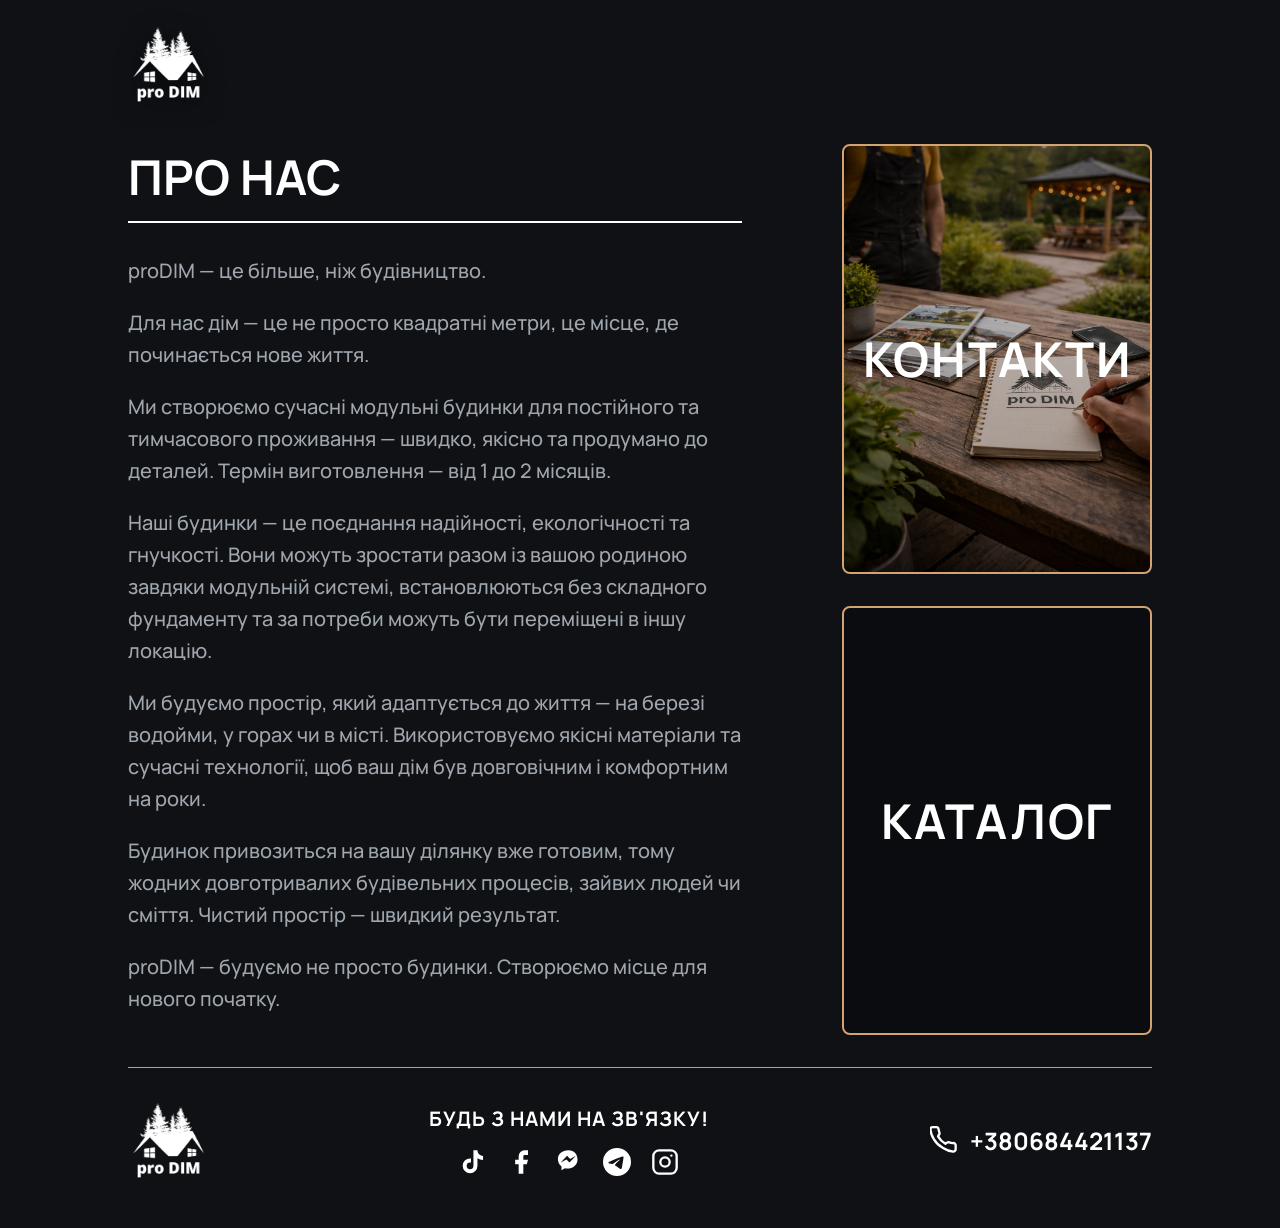
==== about.html @ d38a095b "first upload" ====
<!DOCTYPE html>
<html lang="uk">
<head>
  <meta charset="UTF-8">
  <meta name="viewport" content="width=device-width, initial-scale=1.0">
  <title>pro DIM — Про нас</title>
  <link rel="icon" href="logo.png" type="image/png">
  <link href="https://fonts.googleapis.com/css2?family=Manrope:wght@500;700&display=swap" rel="stylesheet">
  <link rel="stylesheet" href="about.css">
</head>
<body>
  <a href="index.html">
  <img src="logo.png" alt="pro DIM" class="logo">
  </a>

  <main>
    <article>
      <h1>ПРО НАС</h1>
      <p>proDIM — це більше, ніж будівництво.</p>
      <p>Для нас дім — це не просто квадратні метри, це місце, де починається нове життя.</p>
      <p>Ми створюємо сучасні модульні будинки для постійного та тимчасового проживання — швидко, якісно та продумано до деталей. Термін виготовлення — від 1 до 2 місяців.</p>
      <p>Наші будинки — це поєднання надійності, екологічності та гнучкості. Вони можуть зростати разом із вашою родиною завдяки модульній системі, встановлюються без складного фундаменту та за потреби можуть бути переміщені в іншу локацію.</p>
      <p>Ми будуємо простір, який адаптується до життя — на березі водойми, у горах чи в місті. Використовуємо якісні матеріали та сучасні технології, щоб ваш дім був довговічним і комфортним на роки.</p>
      <p>Будинок привозиться на вашу ділянку вже готовим, тому жодних довготривалих будівельних процесів, зайвих людей чи сміття. Чистий простір — швидкий результат.</p>
      <p>proDIM — будуємо не просто будинки. Створюємо місце для нового початку.</p>
    </article>

    <aside>
      <a href="contact.html" class="card" style="--bg:url('img/contact.png')">
        <span>КОНТАКТИ</span>
        <small>∧<br>Дізнатись більше</small>
      </a>
      <a href="catalog.html" class="card" style="--bg:url('img/catalog.png')">
        <span>КАТАЛОГ</span>
        <small>∧<br>Дізнатись більше</small>
      </a>
    </aside>
  </main>

  <footer>
    <hr>
    <div class="foot">
      <img src="logo.png" alt="pro DIM">
      <div class="socials">
        <strong>БУДЬ З НАМИ НА ЗВ'ЯЗКУ!</strong>
        <div class="icons">
          <a href="https://www.tiktok.com/@prodim_?_r=1&_t=ZS-94xQqrTevDO" aria-label="TikTok">
            <svg width="28" height="28" viewBox="0 0 24 24" fill="#fff"><path d="M19.59 6.69a4.83 4.83 0 01-3.77-4.25V2h-3.45v13.67a2.89 2.89 0 01-2.88 2.5 2.89 2.89 0 01-2.89-2.89 2.89 2.89 0 012.89-2.89c.28 0 .54.04.79.1V9.01a6.27 6.27 0 00-.79-.05 6.34 6.34 0 00-6.34 6.34 6.34 6.34 0 006.34 6.34 6.34 6.34 0 006.33-6.34V8.69a8.18 8.18 0 004.79 1.54V6.78a4.85 4.85 0 01-1.02-.09z"/></svg>
          </a>
          <a href="https://www.facebook.com/share/18eHg71dXW/" aria-label="Facebook">
            <svg width="28" height="28" viewBox="0 0 24 24" fill="#fff"><path d="M18 2h-3a5 5 0 00-5 5v3H7v4h3v8h4v-8h3l1-4h-4V7a1 1 0 011-1h3z"/></svg>
          </a>
          <a href="viber://chat?number=%2B380684421138" aria-label="Viber">
            <svg width="28" height="28" viewBox="0 0 24 24" fill="#fff"><path d="M11.4 2C6.27 2 2.5 5.28 2.5 9.64c0 2.44 1.15 4.64 3.04 6.09v3.27l2.97-1.63c.58.16 1.2.24 1.84.24h.05c5.13 0 8.9-3.28 8.9-7.64S16.53 2 11.4 2zm1 10.48l-2.55-2.72-4.98 2.72 5.48-5.82 2.61 2.72 4.91-2.72-5.47 5.82z"/></svg>
          </a>
          <a href="https://t.me/makarenko93yuliia" aria-label="Telegram">
            <svg width="28" height="28" viewBox="0 0 24 24" fill="#fff"><path d="M11.944 0A12 12 0 000 12a12 12 0 0012 12 12 12 0 0012-12A12 12 0 0012 0a12 12 0 00-.056 0zm4.962 7.224c.1-.002.321.023.465.14a.506.506 0 01.171.325c.016.093.036.306.02.472-.18 1.898-.96 6.502-1.36 8.627-.168.9-.499 1.201-.82 1.23-.696.065-1.225-.46-1.9-.902-1.056-.693-1.653-1.124-2.678-1.8-1.185-.78-.417-1.21.258-1.91.177-.184 3.247-2.977 3.307-3.23.007-.032.014-.15-.056-.212s-.174-.041-.249-.024c-.106.024-1.793 1.14-5.061 3.345-.48.33-.913.49-1.302.48-.428-.008-1.252-.241-1.865-.44-.752-.245-1.349-.374-1.297-.789.027-.216.325-.437.893-.663 3.498-1.524 5.83-2.529 6.998-3.014 3.332-1.386 4.025-1.627 4.476-1.635z"/></svg>
          </a>
          <a href="https://www.instagram.com/_prodim_?igsh=MWplN2h5b3N5bXp5aQ==" aria-label="Instagram">
            <svg width="28" height="28" viewBox="0 0 24 24" fill="none" stroke="#fff" stroke-width="2" stroke-linecap="round" stroke-linejoin="round"><rect x="2" y="2" width="20" height="20" rx="5" ry="5"/><circle cx="12" cy="12" r="4"/><circle cx="17.5" cy="6.5" r="1" fill="#fff" stroke="none"/></svg>
          </a>
        </div>
      </div>
      <div class="phone">
        <svg width="28" height="28" viewBox="0 0 24 24" fill="none" stroke="#fff" stroke-width="2" stroke-linecap="round" stroke-linejoin="round"><path d="M22 16.92v3a2 2 0 01-2.18 2 19.79 19.79 0 01-8.63-3.07A19.5 19.5 0 013.4 11.5 19.79 19.79 0 01.34 2.84 2 2 0 012.33 1h3a2 2 0 012 1.72c.127.96.361 1.903.7 2.81a2 2 0 01-.45 2.11L6.91 8.9a16 16 0 006.29 6.29l1.27-.77a2 2 0 012.11-.45c.907.339 1.85.573 2.81.7A2 2 0 0122 16.92z"/></svg>
        <strong><a href="tel:+380684421137" class="phone-n">+380684421137</a></strong>
      </div>
    </div>
  </footer>
</body>
</html>
---- about.css ----
*, *::before, *::after { box-sizing: border-box; margin: 0; padding: 0; }

body {
  background: #0F1115;
  font-family: 'Manrope', sans-serif;
  color: #A0A6AD;
  padding: 24px 128px 48px;
  position: relative;
}

.logo {
  position: absolute;
  top: 24px;
  left: 128px;
  height: 80px;
  filter: drop-shadow(0 4px 12px rgba(0,0,0,0.6));
}

main {
  display: flex;
  gap: 100px;
  margin-top: 120px;
}

article { flex: 0 0 60%; }

h1 {
  color: #fff;
  font-size: 48px;
  font-weight: 700;
  padding-bottom: 12px;
  border-bottom: 2px solid #fff;
  margin-bottom: 32px;
}

article p {
  font-size: 20px;
  font-weight: 500;
  line-height: 1.6;
  margin-bottom: 20px;
}

aside {
  flex: 1;
  display: flex;
  flex-direction: column;
  gap: 32px;
}

.card {
  flex: 1;
  min-height: 180px;
  border: 2px solid #D4A373;
  border-radius: 8px;
  background: var(--bg) center / cover no-repeat;
  overflow: hidden;
  position: relative;
  text-decoration: none;
  display: flex;
  align-items: center;
  justify-content: center;
}

.card::before {
  content: '';
  position: absolute;
  inset: 0;
  background: rgba(0,0,0,0.3);
  transition: background 0.3s ease;
}

.card span {
  color: #fff;
  font-size: 48px;
  font-weight: 700;
  letter-spacing: 0.04em;
  position: relative;
  z-index: 1;
  transition: transform 0.3s ease;
}

.card small {
  position: absolute;
  bottom: 48px;
  left: 50%;
  transform: translateX(-50%);
  color: #A0A6AD;
  font-size: 24px;
  font-weight: 500;
  white-space: nowrap;
  text-align: center;
  line-height: 1.4;
  opacity: 0;
  transition: opacity 0.3s ease;
  z-index: 2;
}

.card:hover::before { background: rgba(0,0,0,0.8); }
.card:hover span { transform: scale(0.8); }
.card:hover small { opacity: 1; }

footer { margin-top: 32px; }

hr {
  width: 1140px;
  max-width: 100%;
  margin: 0 auto 32px;
  border: none;
  border-top: 1px solid #A0A6AD;
}

.foot {
  display: flex;
  align-items: center;
  justify-content: space-between;
}

.foot > img { height: 80px; }

.socials {
  display: flex;
  flex-direction: column;
  align-items: center;
  gap: 16px;
}

.socials strong {
  color: #fff;
  font-size: 20px;
  font-weight: 700;
  letter-spacing: 0.05em;
}

.icons {
  display: flex;
  gap: 20px;
  align-items: center;
}

.icons a { display: flex; }

.phone {
  display: flex;
  align-items: center;
  gap: 12px;
  color: #fff;
}

.phone strong {
  font-size: 24px;
  font-weight: 700;
}

.phone-n {
  text-decoration: none;
  color: #FFFFFF;
  transition: 0.3s;
}

.phone-n:hover {
  color: #A0A6AD;
}

/* ── TABLET ── */
@media (max-width: 1024px) {
  body { padding: 24px 48px 40px; }

  .logo { left: 48px; height: 64px; }

  main { gap: 48px; margin-top: 100px; }

  h1 { font-size: 40px; }

  article p { font-size: 18px; }

  .card span { font-size: 40px; }

  hr { width: 100%; }
}

/* ── MOBILE ── */
@media (max-width: 768px) {
  body { padding: 24px 32px 32px; }

  .logo { position: static; display: block; height: 64px; margin-bottom: 32px; }

  main {
    flex-direction: column;
    gap: 36px;
    margin-top: 0;
  }

  article { flex: none; width: 100%; }

  h1 { font-size: 32px; margin-bottom: 24px; }

  article p { font-size: 16px; margin-bottom: 16px; }

  aside {
    width: 100%;
    gap: 24px;
  }

  .card {
    min-height: 160px;
    flex: none;
  }

  .card::before { background: rgba(0,0,0,0.3); }

  .card span { font-size: 32px; }

  hr { width: 100%; margin-bottom: 20px; }

  .foot {
    flex-wrap: wrap;
    gap: 0;
  }

  .foot > img { height: 60px; order: 1; }

  .phone { order: 2; }

  .phone strong { font-size: 18px; }

  .socials {
    order: 3;
    width: 100%;
    margin-top: 20px;
  }

  .socials strong { font-size: 16px; }
}

/* ── SMALL MOBILE ── */
@media (max-width: 480px) {
  body { padding: 20px 20px 28px; }

  h1 { font-size: 28px; }

  .card span { font-size: 28px; }

  .phone strong { font-size: 16px; }

  .icons { gap: 14px; }
}
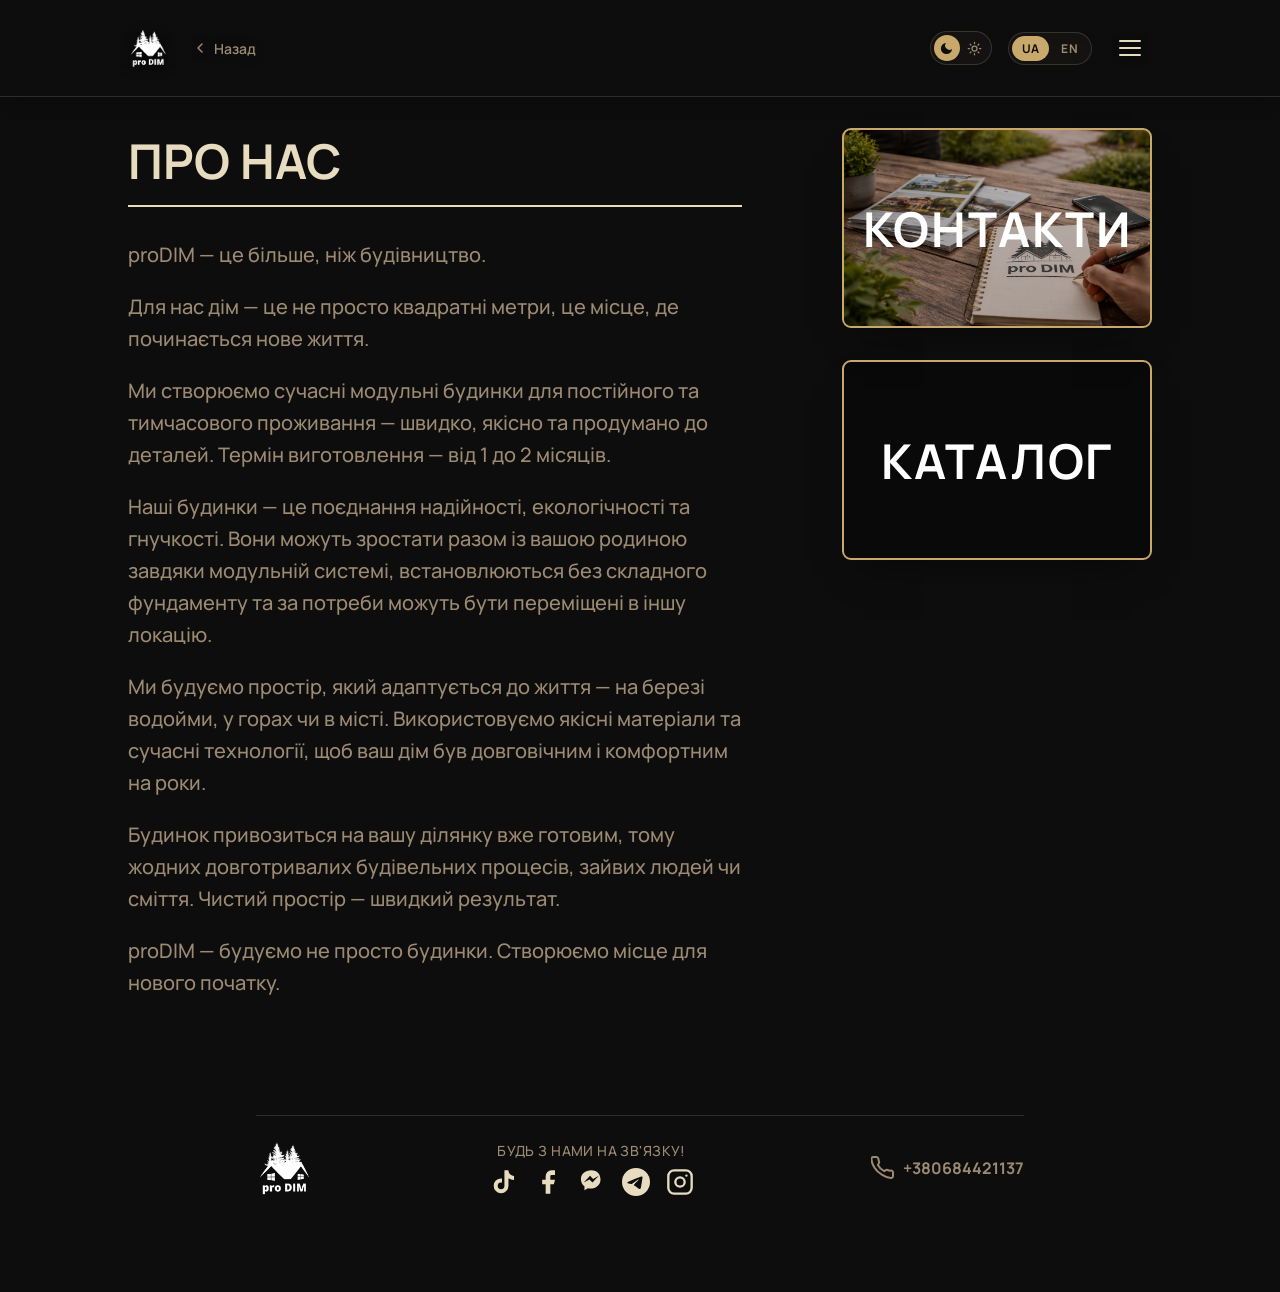
==== commit 048c0a4e: "update" ====
--- a/about.html
+++ b/about.html
@@ -1,69 +1,108 @@
 <!DOCTYPE html>
 <html lang="uk">
 <head>
+<script>(function(){var t=localStorage.getItem("pd-theme");if(t==="light")document.documentElement.setAttribute("data-theme","light");})();</script>
   <meta charset="UTF-8">
   <meta name="viewport" content="width=device-width, initial-scale=1.0">
   <title>pro DIM — Про нас</title>
+  <meta name="description" content="Про компанію proDIM: сучасні модульні будинки з дерева — швидко, екологічно, без капітального фундаменту.">
+  <link rel="canonical" href="https://prodim.chernihiv.ua/about.html">
+  <meta property="og:type" content="website">
+  <meta property="og:title" content="pro DIM — Про нас">
+  <meta property="og:description" content="Про компанію proDIM: сучасні модульні будинки з дерева — швидко, екологічно, без капітального фундаменту.">
+  <meta property="og:image" content="https://prodim.chernihiv.ua/img/about.png">
+  <meta property="og:url" content="https://prodim.chernihiv.ua/about.html">
+  <meta name="twitter:card" content="summary_large_image">
+  <link rel="apple-touch-icon" href="logo.png">
   <link rel="icon" href="logo.png" type="image/png">
   <link href="https://fonts.googleapis.com/css2?family=Manrope:wght@500;700&display=swap" rel="stylesheet">
+  <link rel="stylesheet" href="common.css">
   <link rel="stylesheet" href="about.css">
+<script src="i18n.js" defer></script>
+<script src="theme.js" defer></script>
 </head>
 <body>
-  <a href="index.html">
-  <img src="logo.png" alt="pro DIM" class="logo">
-  </a>
+    <input type="checkbox" id="pd-nav-toggle" hidden>
 
-  <main>
+  <header class="pd-header">
+    <div class="pd-header-left">
+    <a href="index.html" class="pd-logo"><img src="logo.png" alt="pro DIM"></a>
+    <button class="pd-back" onclick="history.back()" aria-label="Назад" type="button">
+      <svg width="16" height="16" viewBox="0 0 24 24" fill="none" stroke="currentColor" stroke-width="2.2" stroke-linecap="round" stroke-linejoin="round"><path d="M15 18l-6-6 6-6"/></svg>
+      <span data-en="Back">Назад</span>
+    </button>
+    </div>
+    <div class="pd-header-right">
+    <div class="pd-theme-toggle">
+      <span class="pd-theme-btn active" data-theme="dark" aria-label="Темна тема"><svg viewBox="0 0 24 24" fill="currentColor"><path d="M21 12.79A9 9 0 1111.21 3 7 7 0 0021 12.79z"/></svg></span>
+      <span class="pd-theme-btn" data-theme="light" aria-label="Світла тема"><svg viewBox="0 0 24 24" fill="none" stroke="currentColor" stroke-width="2" stroke-linecap="round"><circle cx="12" cy="12" r="4"/><path d="M12 2v2M12 20v2M4.93 4.93l1.41 1.41M17.66 17.66l1.41 1.41M2 12h2M20 12h2M6.34 17.66l-1.41 1.41M19.07 4.93l-1.41 1.41"/></svg></span>
+    </div>
+    <div class="pd-lang-toggle">
+      <span class="pd-lang-btn" data-lang="uk">UA</span>
+      <span class="pd-lang-btn" data-lang="en">EN</span>
+    </div>
+    <label for="pd-nav-toggle" class="pd-burger" aria-label="Відкрити меню">
+      <span></span><span></span><span></span>
+    </label>
+  </div>
+  </header>
+
+  <div class="pd-nav-overlay">
+    <label for="pd-nav-toggle" class="pd-nav-bg" aria-label="Закрити меню"></label>
+    <label for="pd-nav-toggle" class="pd-nav-close" aria-label="Закрити меню">
+      <svg width="16" height="16" viewBox="0 0 24 24" fill="none" stroke="currentColor" stroke-width="2.4" stroke-linecap="round"><path d="M6 6l12 12M18 6L6 18"/></svg>
+    </label>
+    <nav class="pd-nav">
+        <a href="index.html" data-en="Home">Головна</a>
+        <a href="catalog.html" data-en="Catalog">Каталог</a>
+        <a href="about.html" data-en="About us">Про нас</a>
+        <a href="projects.html" data-en="Our Projects">Реалізовані проєкти</a>
+        <a href="offer.html" data-en="Commercial Offer">Комерційна пропозиція</a>
+        <a href="contact.html" data-en="Contact">Контакти</a>
+    </nav>
+  </div>
+
+  <main class="pd-page">
     <article>
-      <h1>ПРО НАС</h1>
-      <p>proDIM — це більше, ніж будівництво.</p>
-      <p>Для нас дім — це не просто квадратні метри, це місце, де починається нове життя.</p>
-      <p>Ми створюємо сучасні модульні будинки для постійного та тимчасового проживання — швидко, якісно та продумано до деталей. Термін виготовлення — від 1 до 2 місяців.</p>
-      <p>Наші будинки — це поєднання надійності, екологічності та гнучкості. Вони можуть зростати разом із вашою родиною завдяки модульній системі, встановлюються без складного фундаменту та за потреби можуть бути переміщені в іншу локацію.</p>
-      <p>Ми будуємо простір, який адаптується до життя — на березі водойми, у горах чи в місті. Використовуємо якісні матеріали та сучасні технології, щоб ваш дім був довговічним і комфортним на роки.</p>
-      <p>Будинок привозиться на вашу ділянку вже готовим, тому жодних довготривалих будівельних процесів, зайвих людей чи сміття. Чистий простір — швидкий результат.</p>
-      <p>proDIM — будуємо не просто будинки. Створюємо місце для нового початку.</p>
+      <h1 data-en="ABOUT US">ПРО НАС</h1>
+      <p data-en="proDIM is more than construction.">proDIM — це більше, ніж будівництво.</p>
+      <p data-en="For us, a home isn't just square meters — it's where a new life begins.">Для нас дім — це не просто квадратні метри, це місце, де починається нове життя.</p>
+      <p data-en="We create modern modular homes for permanent and temporary living — fast, high-quality and thought through to the smallest detail. Production time is 1 to 2 months.">Ми створюємо сучасні модульні будинки для постійного та тимчасового проживання — швидко, якісно та продумано до деталей. Термін виготовлення — від 1 до 2 місяців.</p>
+      <p data-en="Our homes combine reliability, eco-friendliness and flexibility. Thanks to the modular system they can grow with your family, are installed without a complex foundation, and can be relocated if needed.">Наші будинки — це поєднання надійності, екологічності та гнучкості. Вони можуть зростати разом із вашою родиною завдяки модульній системі, встановлюються без складного фундаменту та за потреби можуть бути переміщені в іншу локацію.</p>
+      <p data-en="We build spaces that adapt to life — by the water, in the mountains, or in the city. We use quality materials and modern technology so your home stays durable and comfortable for years.">Ми будуємо простір, який адаптується до життя — на березі водойми, у горах чи в місті. Використовуємо якісні матеріали та сучасні технології, щоб ваш дім був довговічним і комфортним на роки.</p>
+      <p data-en="The house arrives at your site already built, so there's no lengthy construction process, extra crews or debris. A clean site — a fast result.">Будинок привозиться на вашу ділянку вже готовим, тому жодних довготривалих будівельних процесів, зайвих людей чи сміття. Чистий простір — швидкий результат.</p>
+      <p data-en="proDIM — we don't just build houses. We create a place for a new beginning.">proDIM — будуємо не просто будинки. Створюємо місце для нового початку.</p>
     </article>
 
     <aside>
       <a href="contact.html" class="card" style="--bg:url('img/contact.png')">
-        <span>КОНТАКТИ</span>
-        <small>∧<br>Дізнатись більше</small>
+        <span data-en="CONTACT">КОНТАКТИ</span>
+        <small></small>
       </a>
       <a href="catalog.html" class="card" style="--bg:url('img/catalog.png')">
-        <span>КАТАЛОГ</span>
-        <small>∧<br>Дізнатись більше</small>
+        <span data-en="CATALOG">КАТАЛОГ</span>
+        <small></small>
       </a>
     </aside>
   </main>
 
-  <footer>
+  <footer class="pd-footer">
     <hr>
-    <div class="foot">
+    <div class="pd-foot">
       <img src="logo.png" alt="pro DIM">
-      <div class="socials">
-        <strong>БУДЬ З НАМИ НА ЗВ'ЯЗКУ!</strong>
-        <div class="icons">
-          <a href="https://www.tiktok.com/@prodim_?_r=1&_t=ZS-94xQqrTevDO" aria-label="TikTok">
-            <svg width="28" height="28" viewBox="0 0 24 24" fill="#fff"><path d="M19.59 6.69a4.83 4.83 0 01-3.77-4.25V2h-3.45v13.67a2.89 2.89 0 01-2.88 2.5 2.89 2.89 0 01-2.89-2.89 2.89 2.89 0 012.89-2.89c.28 0 .54.04.79.1V9.01a6.27 6.27 0 00-.79-.05 6.34 6.34 0 00-6.34 6.34 6.34 6.34 0 006.34 6.34 6.34 6.34 0 006.33-6.34V8.69a8.18 8.18 0 004.79 1.54V6.78a4.85 4.85 0 01-1.02-.09z"/></svg>
-          </a>
-          <a href="https://www.facebook.com/share/18eHg71dXW/" aria-label="Facebook">
-            <svg width="28" height="28" viewBox="0 0 24 24" fill="#fff"><path d="M18 2h-3a5 5 0 00-5 5v3H7v4h3v8h4v-8h3l1-4h-4V7a1 1 0 011-1h3z"/></svg>
-          </a>
-          <a href="viber://chat?number=%2B380684421138" aria-label="Viber">
-            <svg width="28" height="28" viewBox="0 0 24 24" fill="#fff"><path d="M11.4 2C6.27 2 2.5 5.28 2.5 9.64c0 2.44 1.15 4.64 3.04 6.09v3.27l2.97-1.63c.58.16 1.2.24 1.84.24h.05c5.13 0 8.9-3.28 8.9-7.64S16.53 2 11.4 2zm1 10.48l-2.55-2.72-4.98 2.72 5.48-5.82 2.61 2.72 4.91-2.72-5.47 5.82z"/></svg>
-          </a>
-          <a href="https://t.me/makarenko93yuliia" aria-label="Telegram">
-            <svg width="28" height="28" viewBox="0 0 24 24" fill="#fff"><path d="M11.944 0A12 12 0 000 12a12 12 0 0012 12 12 12 0 0012-12A12 12 0 0012 0a12 12 0 00-.056 0zm4.962 7.224c.1-.002.321.023.465.14a.506.506 0 01.171.325c.016.093.036.306.02.472-.18 1.898-.96 6.502-1.36 8.627-.168.9-.499 1.201-.82 1.23-.696.065-1.225-.46-1.9-.902-1.056-.693-1.653-1.124-2.678-1.8-1.185-.78-.417-1.21.258-1.91.177-.184 3.247-2.977 3.307-3.23.007-.032.014-.15-.056-.212s-.174-.041-.249-.024c-.106.024-1.793 1.14-5.061 3.345-.48.33-.913.49-1.302.48-.428-.008-1.252-.241-1.865-.44-.752-.245-1.349-.374-1.297-.789.027-.216.325-.437.893-.663 3.498-1.524 5.83-2.529 6.998-3.014 3.332-1.386 4.025-1.627 4.476-1.635z"/></svg>
-          </a>
-          <a href="https://www.instagram.com/_prodim_?igsh=MWplN2h5b3N5bXp5aQ==" aria-label="Instagram">
-            <svg width="28" height="28" viewBox="0 0 24 24" fill="none" stroke="#fff" stroke-width="2" stroke-linecap="round" stroke-linejoin="round"><rect x="2" y="2" width="20" height="20" rx="5" ry="5"/><circle cx="12" cy="12" r="4"/><circle cx="17.5" cy="6.5" r="1" fill="#fff" stroke="none"/></svg>
-          </a>
+      <div class="pd-socials">
+        <strong data-en="STAY IN TOUCH WITH US!">БУДЬ З НАМИ НА ЗВ'ЯЗКУ!</strong>
+        <div class="pd-icons">
+          <a href="https://www.tiktok.com/@prodim_?_r=1&_t=ZS-94xQqrTevDO" aria-label="TikTok"><svg width="28" height="28" viewBox="0 0 24 24" fill="currentColor"><path d="M19.59 6.69a4.83 4.83 0 01-3.77-4.25V2h-3.45v13.67a2.89 2.89 0 01-2.88 2.5 2.89 2.89 0 01-2.89-2.89 2.89 2.89 0 012.89-2.89c.28 0 .54.04.79.1V9.01a6.27 6.27 0 00-.79-.05 6.34 6.34 0 00-6.34 6.34 6.34 6.34 0 006.34 6.34 6.34 6.34 0 006.33-6.34V8.69a8.18 8.18 0 004.79 1.54V6.78a4.85 4.85 0 01-1.02-.09z"/></svg></a>
+          <a href="https://www.facebook.com/share/18eHg71dXW/" aria-label="Facebook"><svg width="28" height="28" viewBox="0 0 24 24" fill="currentColor"><path d="M18 2h-3a5 5 0 00-5 5v3H7v4h3v8h4v-8h3l1-4h-4V7a1 1 0 011-1h3z"/></svg></a>
+          <a href="viber://chat?number=%2B380684421138" aria-label="Viber"><svg width="28" height="28" viewBox="0 0 24 24" fill="currentColor"><path d="M11.4 2C6.27 2 2.5 5.28 2.5 9.64c0 2.44 1.15 4.64 3.04 6.09v3.27l2.97-1.63c.58.16 1.2.24 1.84.24h.05c5.13 0 8.9-3.28 8.9-7.64S16.53 2 11.4 2zm1 10.48l-2.55-2.72-4.98 2.72 5.48-5.82 2.61 2.72 4.91-2.72-5.47 5.82z"/></svg></a>
+          <a href="https://t.me/makarenko93yuliia" aria-label="Telegram"><svg width="28" height="28" viewBox="0 0 24 24" fill="currentColor"><path d="M11.944 0A12 12 0 000 12a12 12 0 0012 12 12 12 0 0012-12A12 12 0 0012 0a12 12 0 00-.056 0zm4.962 7.224c.1-.002.321.023.465.14a.506.506 0 01.171.325c.016.093.036.306.02.472-.18 1.898-.96 6.502-1.36 8.627-.168.9-.499 1.201-.82 1.23-.696.065-1.225-.46-1.9-.902-1.056-.693-1.653-1.124-2.678-1.8-1.185-.78-.417-1.21.258-1.91.177-.184 3.247-2.977 3.307-3.23.007-.032.014-.15-.056-.212s-.174-.041-.249-.024c-.106.024-1.793 1.14-5.061 3.345-.48.33-.913.49-1.302.48-.428-.008-1.252-.241-1.865-.44-.752-.245-1.349-.374-1.297-.789.027-.216.325-.437.893-.663 3.498-1.524 5.83-2.529 6.998-3.014 3.332-1.386 4.025-1.627 4.476-1.635z"/></svg></a>
+          <a href="https://www.instagram.com/_prodim_?igsh=MWplN2h5b3N5bXp5aQ==" aria-label="Instagram"><svg width="28" height="28" viewBox="0 0 24 24" fill="none" stroke="currentColor" stroke-width="2" stroke-linecap="round" stroke-linejoin="round"><rect x="2" y="2" width="20" height="20" rx="5"/><circle cx="12" cy="12" r="4"/><circle cx="17.5" cy="6.5" r="1" fill="currentColor" stroke="none"/></svg></a>
         </div>
       </div>
-      <div class="phone">
-        <svg width="28" height="28" viewBox="0 0 24 24" fill="none" stroke="#fff" stroke-width="2" stroke-linecap="round" stroke-linejoin="round"><path d="M22 16.92v3a2 2 0 01-2.18 2 19.79 19.79 0 01-8.63-3.07A19.5 19.5 0 013.4 11.5 19.79 19.79 0 01.34 2.84 2 2 0 012.33 1h3a2 2 0 012 1.72c.127.96.361 1.903.7 2.81a2 2 0 01-.45 2.11L6.91 8.9a16 16 0 006.29 6.29l1.27-.77a2 2 0 012.11-.45c.907.339 1.85.573 2.81.7A2 2 0 0122 16.92z"/></svg>
-        <strong><a href="tel:+380684421137" class="phone-n">+380684421137</a></strong>
+      <div class="pd-phone">
+        <svg width="24" height="24" viewBox="0 0 24 24" fill="none" stroke="currentColor" stroke-width="2" stroke-linecap="round" stroke-linejoin="round"><path d="M22 16.92v3a2 2 0 01-2.18 2 19.79 19.79 0 01-8.63-3.07A19.5 19.5 0 013.4 11.5 19.79 19.79 0 01.34 2.84 2 2 0 012.33 1h3a2 2 0 012 1.72c.127.96.361 1.903.7 2.81a2 2 0 01-.45 2.11L6.91 8.9a16 16 0 006.29 6.29l1.27-.77a2 2 0 012.11-.45c.907.339 1.85.573 2.81.7A2 2 0 0122 16.92z"/></svg>
+        <strong><a href="tel:+380684421137" class="pd-phone-n">+380684421137</a></strong>
       </div>
     </div>
   </footer>
--- a/common.css
+++ b/common.css
@@ -0,0 +1,357 @@
+/* =========================================================
+   pro DIM — спільна дизайн-система (v2)
+   ========================================================= */
+
+:root{
+  /* ===== Палітра "Rich Look" — dark, warm, luxury, timeless, elegant ===== */
+  --c-bg:        #0D0D0D;
+  --c-surface:   #3A2C22;
+  --c-accent:    #C8A96B;
+  --c-accent-dim:#8B7355;
+  --c-text:      #E8DCC0;
+  --c-muted:     #9C8A72;
+  --c-included:  #E8DCC0;
+  --c-excluded:  #5A4E40;
+  --c-line:      rgba(232,220,192,.16);
+  --c-card:      #2B1F1A;
+  --c-bg-rgb:    13,13,13;
+  --c-text-rgb:  232,220,192;
+  --c-accent-rgb:200,169,107;
+  --c-shadow-op: 1;
+
+  --fs-2xs: 14px; --fs-xs: 16px; --fs-sm: 18px; --fs-md: 20px;
+  --fs-lg:  24px; --fs-xl: 32px; --fs-2xl: 40px; --fs-hero:48px;
+
+  --sp-1: 8px; --sp-2: 16px; --sp-3: 24px; --sp-4: 32px;
+  --sp-5: 48px; --sp-6: 64px; --sp-7: 80px;
+
+  /* єдина шкала бокових відступів — і для контенту, і для шапки */
+  --pad-x: 128px;
+  --pad-bottom: 48px;
+
+  --radius: 9px;
+  --header-h: 96px;
+  --ease: .3s cubic-bezier(.4,0,.2,1);
+}
+
+/* ===== Світла тема — та сама гама, світлі й темні тони поміняні місцями ===== */
+:root[data-theme="light"]{
+  --c-bg:        #E8DCC0;
+  --c-surface:   #FFFFFF;
+  --c-accent:    #4A3527;
+  --c-accent-dim:#3A2A1E;
+  --c-text:      #1A1512;
+  --c-muted:     #6B5540;
+  --c-included:  #1A1512;
+  --c-excluded:  #C2B49B;
+  --c-line:      rgba(26,21,18,.22);
+  --c-card:      #FFFFFF;
+  --c-bg-rgb:    232,220,192;
+  --c-text-rgb:  26,21,18;
+  --c-accent-rgb:74,53,39;
+  --c-shadow-op: 0;
+}
+
+@media (max-width:1024px){ :root{ --pad-x:48px; --header-h:88px; } }
+@media (max-width:768px) { :root{ --pad-x:32px; --pad-bottom:32px; --header-h:80px; } }
+@media (max-width:480px) { :root{ --pad-x:20px; --pad-bottom:28px; } }
+
+/* ===== Reset ===== */
+*,*::before,*::after{box-sizing:border-box;margin:0;padding:0}
+html{-webkit-text-size-adjust:100%}
+html,body{background:var(--c-bg)}
+body{
+  font-family:'Manrope',sans-serif;
+  color:var(--c-text);
+  -webkit-font-smoothing:antialiased;
+  text-rendering:optimizeLegibility;
+  position:relative;
+  /* легка штукатурна текстура — чиста CSS/SVG, без запиту зображення */
+  background-color:var(--c-bg);
+  background-image:url("data:image/svg+xml,%3Csvg xmlns='http://www.w3.org/2000/svg' width='240' height='240'%3E%3Cfilter id='n'%3E%3CfeTurbulence type='fractalNoise' baseFrequency='0.68' numOctaves='3' stitchTiles='stitch' result='t'/%3E%3CfeColorMatrix in='t' type='saturate' values='0'/%3E%3CfeComponentTransfer%3E%3CfeFuncA type='linear' slope='0.5'/%3E%3C/feComponentTransfer%3E%3C/filter%3E%3Crect width='100%25' height='100%25' filter='url(%23n)'/%3E%3C/svg%3E");
+  background-blend-mode:overlay;
+  background-size:240px 240px;
+}
+a{color:inherit;text-decoration:none}
+img{max-width:100%;display:block}
+button{font:inherit;background:none;border:none;color:inherit;cursor:pointer}
+
+a:focus-visible,label:focus-visible,button:focus-visible,input:focus-visible{
+  outline:2px solid var(--c-accent);
+  outline-offset:3px;
+  border-radius:2.2px;
+}
+
+@media (prefers-reduced-motion: reduce){
+  *,*::before,*::after{animation-duration:.001ms !important;transition-duration:.001ms !important}
+}
+
+/* =========================================================
+   HEADER — вирівняний рівно з межами контенту, з тінню на скролі
+   ========================================================= */
+.pd-header{
+  position:fixed;
+  top:0;left:0;right:0;
+  z-index:80;
+  display:flex;
+  align-items:center;
+  justify-content:space-between;
+  height:var(--header-h);
+  padding:0 var(--pad-x);
+  background:linear-gradient(to bottom, rgba(var(--c-bg-rgb),.9) 0%, rgba(var(--c-bg-rgb),.68) 75%, rgba(var(--c-bg-rgb),.35) 100%);
+  -webkit-backdrop-filter:blur(10px);
+  backdrop-filter:blur(10px);
+  box-shadow:0 1px 0 var(--c-line), 0 8px 24px -12px rgba(0,0,0,calc(.6 * var(--c-shadow-op)));
+}
+.pd-logo{display:flex;align-items:center}
+.pd-header-left{display:flex;align-items:center}
+.pd-logo img{height:40px;width:auto;filter:drop-shadow(0 2px 6px rgba(0,0,0,var(--c-shadow-op)))}
+:root[data-theme="light"] .pd-logo img{filter:invert(1)}
+
+.pd-back{
+  display:flex;align-items:center;gap:6px;
+  margin-left:var(--sp-3);
+  color:var(--c-muted);
+  font-family:'Manrope',sans-serif;
+  font-size:14px;font-weight:600;
+  cursor:pointer;
+  transition:color var(--ease);
+  filter:drop-shadow(0 1px 4px rgba(0,0,0,calc(.4*var(--c-shadow-op))));
+}
+@media (hover:hover) and (pointer:fine){
+  .pd-back:hover{color:var(--c-text)}
+}
+.pd-back:active{color:var(--c-text)}
+@media (max-width:640px){
+  .pd-back span{display:none}
+  .pd-back{margin-left:var(--sp-2)}
+}
+:root[data-theme="light"] .pd-foot>img{filter:invert(1)}
+
+.pd-burger{
+  width:44px;height:44px;
+  display:flex;flex-direction:column;align-items:center;justify-content:center;gap:5px;
+  border-radius:50%;
+  cursor:pointer;
+  transition:background var(--ease);
+  -webkit-tap-highlight-color:transparent;
+}
+.pd-burger span{
+  width:22px;height:2px;background:var(--c-text);border-radius:2.2px;
+  filter:drop-shadow(0 1px 3px rgba(0,0,0,calc(.5 * var(--c-shadow-op))));
+  transition:transform var(--ease),opacity var(--ease);
+}
+@media (hover:hover) and (pointer:fine){
+  .pd-burger:hover{background:rgba(var(--c-text-rgb),.1)}
+}
+
+/* Перемикач мови */
+.pd-lang-toggle{
+  display:flex;align-items:center;gap:2px;
+  border:1px solid var(--c-line);
+  border-radius:22px;
+  padding:3px;
+  background:rgba(var(--c-text-rgb),.03);
+}
+.pd-lang-btn{
+  font-family:'Manrope',sans-serif;
+  font-size:12px;font-weight:700;letter-spacing:.03em;
+  color:var(--c-muted);
+  padding:4px 10px;
+  border-radius:18px;
+  cursor:pointer;
+  transition:background var(--ease), color var(--ease);
+}
+.pd-lang-btn.active{background:var(--c-accent);color:var(--c-bg)}
+@media (hover:hover) and (pointer:fine){
+  .pd-lang-btn:not(.active):hover{color:var(--c-text)}
+}
+.pd-header-right{display:flex;align-items:center;gap:var(--sp-2)}
+
+/* Перемикач теми (темна / світла) */
+.pd-theme-toggle{
+  display:flex;align-items:center;gap:2px;
+  border:1px solid var(--c-line);
+  border-radius:22px;
+  padding:3px;
+  background:rgba(var(--c-text-rgb),.03);
+}
+.pd-theme-btn{
+  display:flex;align-items:center;justify-content:center;
+  width:26px;height:26px;
+  color:var(--c-muted);
+  border-radius:50%;
+  cursor:pointer;
+  transition:background var(--ease), color var(--ease);
+}
+.pd-theme-btn svg{width:15px;height:15px}
+.pd-theme-btn.active{background:var(--c-accent);color:var(--c-bg)}
+@media (hover:hover) and (pointer:fine){
+  .pd-theme-btn:not(.active):hover{color:var(--c-text)}
+}
+.pd-theme-toggle-floating{
+  position:static;
+}
+
+/* Обгортка для плаваючих кнопок (головна, каталог) — надійний gap замість ручних відступів */
+.pd-floating-controls{
+  position:fixed;top:var(--sp-2);right:var(--pad-x);
+  z-index:80;
+  display:flex;align-items:center;gap:var(--sp-2);
+}
+/* на плаваючих сторінках немає темної підложки хедера позаду —
+   тому рамку/фон перемикачів робимо помітнішими самі по собі */
+.pd-floating-controls .pd-theme-toggle,
+.pd-floating-controls .pd-lang-toggle{
+  border-color:rgba(var(--c-bg-rgb),.9);
+  background:rgba(var(--c-bg-rgb),.65);
+  -webkit-backdrop-filter:blur(8px);
+  backdrop-filter:blur(8px);
+  box-shadow:0 4px 14px -4px rgba(0,0,0,calc(.5*var(--c-shadow-op)));
+}
+.pd-lang-toggle-floating{
+  position:static;
+}
+
+/* сторінки без фіксованого хедера (index) використовують клас no-header —
+   тоді ці правила просто ніде не застосовуються */
+
+/* =========================================================
+   NAV OVERLAY — відкривається в центр, креативніше, з робочим закриттям
+   ========================================================= */
+#pd-nav-toggle{position:absolute;opacity:0;pointer-events:none}
+
+.pd-nav-overlay{
+  position:fixed;inset:0;
+  z-index:90;
+  visibility:hidden;
+  opacity:0;
+  transition:opacity var(--ease), visibility 0s var(--ease);
+}
+#pd-nav-toggle:checked ~ .pd-nav-overlay{
+  visibility:visible;
+  opacity:1;
+  transition:opacity var(--ease);
+}
+.pd-nav-bg{
+  position:absolute;inset:0;
+  background:
+    radial-gradient(60% 50% at 50% 45%, rgba(var(--c-accent-rgb),.10), transparent 70%),
+    rgba(var(--c-bg-rgb),.96);
+  -webkit-backdrop-filter:blur(10px);
+  backdrop-filter:blur(10px);
+  cursor:pointer;
+}
+.pd-nav{
+  position:relative;
+  height:100%;
+  display:flex;flex-direction:column;
+  align-items:center;justify-content:center;
+  gap:var(--sp-3);
+  pointer-events:none;
+}
+.pd-nav a{ pointer-events:auto; }
+.pd-nav a{
+  font-size:var(--fs-lg);
+  font-weight:700;
+  letter-spacing:.02em;
+  padding:2px 2px 6px;
+  position:relative;
+  text-align:center;
+  opacity:0;
+  transform:translateY(10px);
+  transition:opacity var(--ease), transform var(--ease), color var(--ease);
+}
+#pd-nav-toggle:checked ~ .pd-nav-overlay .pd-nav a{opacity:1;transform:translateY(0)}
+.pd-nav a:nth-child(1){transition-delay:.05s}
+.pd-nav a:nth-child(2){transition-delay:.10s}
+.pd-nav a:nth-child(3){transition-delay:.15s}
+.pd-nav a:nth-child(4){transition-delay:.20s}
+.pd-nav a:nth-child(5){transition-delay:.25s}
+.pd-nav a:nth-child(6){transition-delay:.30s}
+.pd-nav a::after{
+  content:'';
+  position:absolute;left:50%;bottom:0;
+  width:0;height:2px;
+  background:var(--c-accent);
+  transition:width var(--ease), left var(--ease);
+}
+@media (hover:hover) and (pointer:fine){
+  .pd-nav a:hover::after{width:100%;left:0}
+  .pd-nav a:hover{color:var(--c-accent)}
+}
+.pd-nav a:active{color:var(--c-accent)}
+
+/* Кнопка закриття — окреме, явно клікабельне коло з іконкою X */
+.pd-nav-close{
+  position:absolute;top:var(--sp-3);right:var(--pad-x);
+  width:44px;height:44px;
+  display:flex;align-items:center;justify-content:center;
+  border-radius:50%;
+  border:1px solid var(--c-line);
+  color:var(--c-text);
+  cursor:pointer;
+  transition:background var(--ease), border-color var(--ease), transform var(--ease);
+}
+@media (hover:hover) and (pointer:fine){
+  .pd-nav-close:hover{background:rgba(var(--c-accent-rgb),.12);border-color:var(--c-accent);color:var(--c-accent)}
+}
+.pd-nav-close:active{transform:scale(.92)}
+
+/* Бургер → хрестик, коли меню відкрите */
+#pd-nav-toggle:checked ~ .pd-header .pd-burger span:nth-child(1){transform:translateY(7px) rotate(45deg)}
+#pd-nav-toggle:checked ~ .pd-header .pd-burger span:nth-child(2){opacity:0}
+#pd-nav-toggle:checked ~ .pd-header .pd-burger span:nth-child(3){transform:translateY(-7px) rotate(-45deg)}
+
+/* =========================================================
+   FOOTER
+   ========================================================= */
+.pd-footer{
+  padding:var(--sp-5) var(--pad-x) var(--pad-bottom);
+  margin-top:var(--sp-5);
+  background:linear-gradient(to top, rgba(var(--c-bg-rgb),.9) 0%, rgba(var(--c-bg-rgb),.5) 60%, transparent 100%);
+  position:relative;
+}
+.pd-footer hr{border:none;border-top:1px solid var(--c-line);margin-bottom:var(--sp-3)}
+.pd-foot{display:flex;align-items:center;justify-content:space-between;gap:var(--sp-3);flex-wrap:wrap}
+.pd-foot > img{height:56px}
+.pd-socials{display:flex;flex-direction:column;align-items:center;gap:var(--sp-1)}
+.pd-socials strong{font-size:var(--fs-2xs);color:var(--c-muted);font-weight:500;letter-spacing:.03em;text-align:center}
+.pd-icons{display:flex;gap:var(--sp-2)}
+.pd-icons a{display:flex;color:var(--c-text);transition:transform var(--ease),color var(--ease)}
+@media (hover:hover) and (pointer:fine){
+  .pd-icons a:hover{color:var(--c-accent);transform:translateY(-2px)}
+}
+.pd-icons a:active{color:var(--c-accent)}
+.pd-phone{display:flex;align-items:center;gap:var(--sp-1)}
+.pd-phone-n{font-size:var(--fs-xs);font-weight:700}
+@media (hover:hover) and (pointer:fine){
+  .pd-phone-n:hover{color:var(--c-accent)}
+}
+.pd-phone-n:active{color:var(--c-accent)}
+
+@media (max-width:640px){
+  .pd-foot{flex-direction:column;text-align:center}
+}
+
+/* Відступ під фіксовану шапку для контентних сторінок */
+.pd-page{padding-top:calc(var(--header-h) + var(--sp-4))}
+
+/* =========================================================
+   Інтерактив карток/секцій — темніше + легке стиснення,
+   з якорем трансформації в той бік, куди картка "впирається"
+   ========================================================= */
+.card, .section{
+  transition:transform var(--ease), box-shadow var(--ease);
+  transform-origin:center;
+  box-shadow:0 20px 40px -20px rgba(0,0,0,calc(.55 * var(--c-shadow-op)));
+}
+@media (hover:hover) and (pointer:fine){
+  .card:hover, .section:hover{transform:scale(.975); box-shadow:0 12px 28px -16px rgba(0,0,0,calc(.65 * var(--c-shadow-op)))}
+}
+.card:active, .section:active{transform:scale(.975)}
+
+.card.left, .section.edge-left  { transform-origin:left center; }
+.card.right, .section.edge-right{ transform-origin:right center; }
+.section.edge-top   { transform-origin:top center; }
+.section.edge-bottom{ transform-origin:bottom center; }
--- a/about.css
+++ b/about.css
@@ -1,10 +1,10 @@
 *, *::before, *::after { box-sizing: border-box; margin: 0; padding: 0; }
 
 body {
-  background: #0F1115;
+  background: var(--c-bg);
   font-family: 'Manrope', sans-serif;
-  color: #A0A6AD;
-  padding: 24px 128px 48px;
+  color: var(--c-muted);
+  padding: 0 128px 48px;
   position: relative;
 }
 
@@ -13,23 +13,22 @@
   top: 24px;
   left: 128px;
   height: 80px;
-  filter: drop-shadow(0 4px 12px rgba(0,0,0,0.6));
+  filter: drop-shadow(0 4px 12px rgba(0,0,0,calc(0.6 * var(--c-shadow-op))));
 }
 
 main {
   display: flex;
   gap: 100px;
-  margin-top: 120px;
 }
 
 article { flex: 0 0 60%; }
 
 h1 {
-  color: #fff;
+  color: var(--c-text);
   font-size: 48px;
   font-weight: 700;
   padding-bottom: 12px;
-  border-bottom: 2px solid #fff;
+  border-bottom: 2px solid var(--c-text);
   margin-bottom: 32px;
 }
 
@@ -48,10 +47,10 @@
 }
 
 .card {
-  flex: 1;
-  min-height: 180px;
-  border: 2px solid #D4A373;
-  border-radius: 8px;
+  flex: 0 0 200px;
+  min-height: 200px;
+  border: 2px solid var(--c-accent);
+  border-radius: 9px;
   background: var(--bg) center / cover no-repeat;
   overflow: hidden;
   position: relative;
@@ -93,11 +92,11 @@
   opacity: 0;
   transition: opacity 0.3s ease;
   z-index: 2;
-}
-
-.card:hover::before { background: rgba(0,0,0,0.8); }
-.card:hover span { transform: scale(0.8); }
-.card:hover small { opacity: 1; }
+}@media (hover:hover) and (pointer:fine){
+  .card:hover::before { background: rgba(0,0,0,0.8); }
+}@media (hover:hover) and (pointer:fine){
+  .card:hover small { opacity: 1; }
+}
 
 footer { margin-top: 32px; }
 
@@ -106,7 +105,7 @@
   max-width: 100%;
   margin: 0 auto 32px;
   border: none;
-  border-top: 1px solid #A0A6AD;
+  border-top: 1px solid var(--c-muted);
 }
 
 .foot {
@@ -125,7 +124,7 @@
 }
 
 .socials strong {
-  color: #fff;
+  color: var(--c-text);
   font-size: 20px;
   font-weight: 700;
   letter-spacing: 0.05em;
@@ -143,7 +142,7 @@
   display: flex;
   align-items: center;
   gap: 12px;
-  color: #fff;
+  color: var(--c-text);
 }
 
 .phone strong {
@@ -153,21 +152,21 @@
 
 .phone-n {
   text-decoration: none;
-  color: #FFFFFF;
+  color: var(--c-text);
   transition: 0.3s;
-}
-
-.phone-n:hover {
-  color: #A0A6AD;
+}@media (hover:hover) and (pointer:fine){
+  .phone-n:hover {
+  color: var(--c-muted);
+}
 }
 
 /* ── TABLET ── */
 @media (max-width: 1024px) {
-  body { padding: 24px 48px 40px; }
+  body { padding: 0 48px 40px; }
 
   .logo { left: 48px; height: 64px; }
 
-  main { gap: 48px; margin-top: 100px; }
+  main { gap: 48px; }
 
   h1 { font-size: 40px; }
 
@@ -180,7 +179,7 @@
 
 /* ── MOBILE ── */
 @media (max-width: 768px) {
-  body { padding: 24px 32px 32px; }
+  body { padding: 0 32px 32px; }
 
   .logo { position: static; display: block; height: 64px; margin-bottom: 32px; }
 
@@ -234,7 +233,7 @@
 
 /* ── SMALL MOBILE ── */
 @media (max-width: 480px) {
-  body { padding: 20px 20px 28px; }
+  body { padding: 0 20px 28px; }
 
   h1 { font-size: 28px; }
 
@@ -244,3 +243,8 @@
 
   .icons { gap: 14px; }
 }
+
+
+/* тап-фідбек для сенсорних екранів (дзеркалить :hover, але не залипає) */
+.card:active::before { background: rgba(0,0,0,0.8); }
+.card:active small { opacity: 1; }
